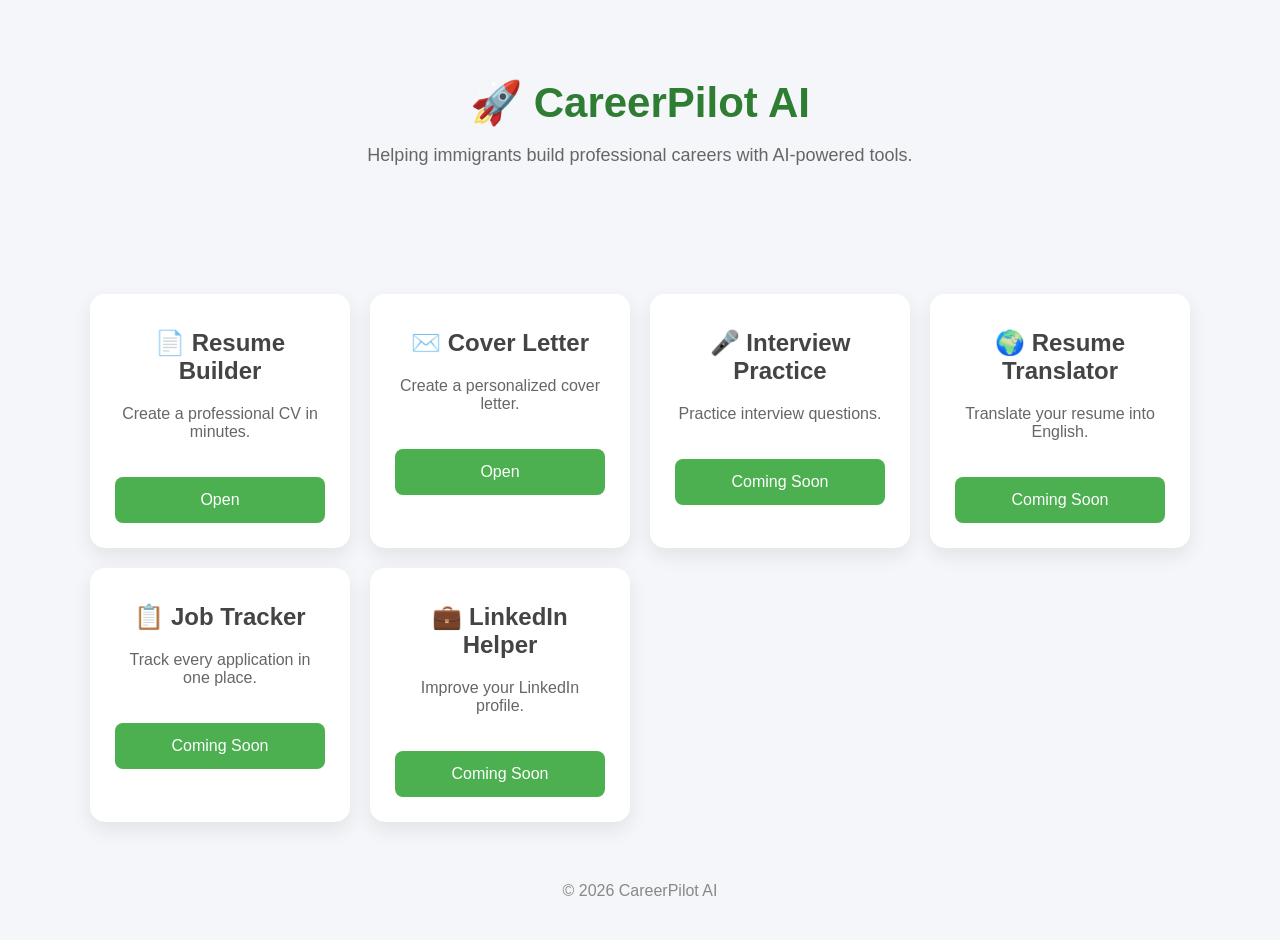
==== index.html @ 0581e889 "Initial CareerPilot AI website" ====
<!DOCTYPE html>
<html lang="en">

<head>
<meta charset="UTF-8">
<meta name="viewport" content="width=device-width, initial-scale=1.0">

<title>CareerPilot AI</title>

<link rel="stylesheet" href="css/style.css">

<style>

.hero{
    text-align:center;
    padding:50px 20px;
}

.hero h1{
    font-size:42px;
    margin-bottom:10px;
}

.hero p{
    color:#666;
    font-size:18px;
}

.dashboard{
    display:grid;
    grid-template-columns:repeat(auto-fit,minmax(250px,1fr));
    gap:20px;
    max-width:1100px;
    margin:40px auto;
    padding:20px;
}

.tool{
    background:white;
    border-radius:15px;
    padding:25px;
    text-align:center;
    box-shadow:0 8px 20px rgba(0,0,0,.08);
    transition:.3s;
}

.tool:hover{
    transform:translateY(-5px);
}

.tool h2{
    margin-top:10px;
}

.tool p{
    color:#666;
}

.tool button{
    margin-top:20px;
    width:100%;
}

footer{
    text-align:center;
    margin:40px;
    color:#888;
}

</style>

</head>

<body>

<div class="hero">

<h1>🚀 CareerPilot AI</h1>

<p>
Helping immigrants build professional careers with AI-powered tools.
</p>

</div>

<div class="dashboard">

<div class="tool">

<h2>📄 Resume Builder</h2>

<p>Create a professional CV in minutes.</p>

<button onclick="window.location.href='pages/resume.html'">
Open
</button>

</div>

<div class="tool">

<h2>✉️ Cover Letter</h2>

<p>Create a personalized cover letter.</p>

<button onclick="window.location.href='pages/cover-letter.html'">
Open
</button>

</div>

<div class="tool">

<h2>🎤 Interview Practice</h2>

<p>Practice interview questions.</p>

<button disabled>
Coming Soon
</button>

</div>

<div class="tool">

<h2>🌍 Resume Translator</h2>

<p>Translate your resume into English.</p>

<button disabled>
Coming Soon
</button>

</div>

<div class="tool">

<h2>📋 Job Tracker</h2>

<p>Track every application in one place.</p>

<button disabled>
Coming Soon
</button>

</div>

<div class="tool">

<h2>💼 LinkedIn Helper</h2>

<p>Improve your LinkedIn profile.</p>

<button disabled>
Coming Soon
</button>

</div>

</div>

<footer>

© 2026 CareerPilot AI

</footer>

</body>

</html>
---- css/style.css ----
/* CareerPilot AI Global Styles */

body{
    margin:0;
    font-family:Arial, Helvetica, sans-serif;
    background:#f4f6f9;
    color:#333;
}

.container{
    width:90%;
    max-width:900px;
    margin:40px auto;
    background:white;
    padding:30px;
    border-radius:12px;
    box-shadow:0 0 20px rgba(0,0,0,.1);
}

.top{
    display:flex;
    justify-content:space-between;
    align-items:center;
    margin-bottom:20px;
}

h1{
    color:#2e7d32;
}

h2{
    color:#444;
}

input,
textarea{
    width:100%;
    padding:12px;
    margin-top:10px;
    margin-bottom:20px;
    font-size:16px;
    border:1px solid #ccc;
    border-radius:8px;
    box-sizing:border-box;
}

textarea{
    min-height:120px;
}

button{
    background:#4CAF50;
    color:white;
    border:none;
    padding:14px 28px;
    font-size:16px;
    border-radius:8px;
    cursor:pointer;
    transition:0.3s;
}

button:hover{
    background:#388e3c;
}

.primary{
    background:#4CAF50;
}

.secondary{
    background:#2196F3;
}

.warning{
    background:#ff9800;
}

.card{
    background:white;
    padding:25px;
    border-radius:12px;
    box-shadow:0 0 15px rgba(0,0,0,.08);
}

footer{
    text-align:center;
    margin-top:40px;
    color:#777;
}
/* ===========================
   Mobile Responsive Design
=========================== */

@media screen and (max-width: 768px){

.container{
    width:95%;
    margin:20px auto;
    padding:20px;
}

.top{
    flex-direction:column;
    gap:15px;
    text-align:center;
}

.hero h1{
    font-size:30px;
}

.hero p{
    font-size:16px;
}

.dashboard{
    grid-template-columns:1fr;
    padding:15px;
}

.tool{
    width:100%;
}

button{
    width:100%;
    margin-top:12px;
}

input,
textarea{
    font-size:16px;
}

}
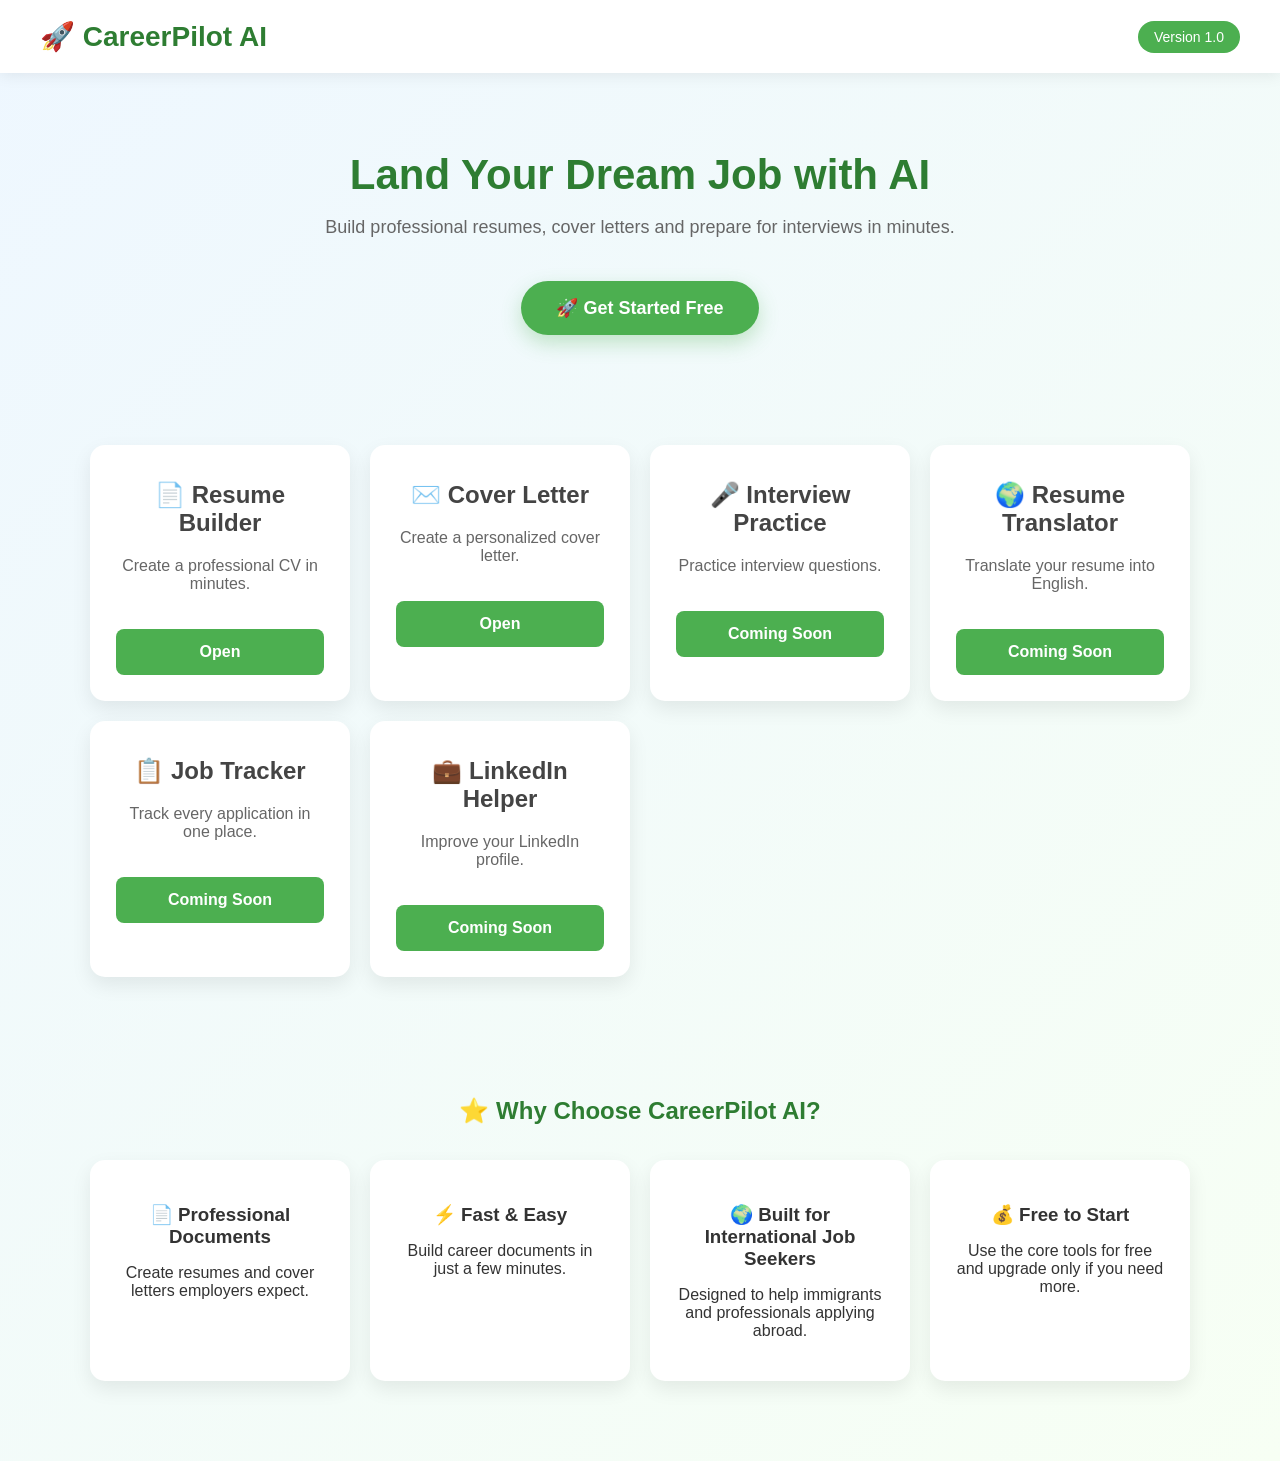
==== commit a745cda4: "Polish homepage layout" ====
--- a/index.html
+++ b/index.html
@@ -73,98 +73,100 @@
 
 <body>
 
+<nav class="navbar">
+
+<div class="logo">
+🚀 CareerPilot AI
+</div>
+
+<div class="version">
+Version 1.0
+</div>
+
+</nav>
+
 <div class="hero">
 
-<h1>🚀 CareerPilot AI</h1>
+<h1>Land Your Dream Job with AI</h1>
 
 <p>
-Helping immigrants build professional careers with AI-powered tools.
+Build professional resumes, cover letters and prepare for interviews in minutes.
 </p>
+<button class="main-button" onclick="window.location.href='pages/resume.html'">
+🚀 Get Started Free
+</button>
+</div>
+
+
 
 </div>
 
 <div class="dashboard">
 
 <div class="tool">
-
 <h2>📄 Resume Builder</h2>
-
 <p>Create a professional CV in minutes.</p>
-
-<button onclick="window.location.href='pages/resume.html'">
-Open
-</button>
-
+<button onclick="window.location.href='pages/resume.html'">Open</button>
 </div>
 
 <div class="tool">
-
 <h2>✉️ Cover Letter</h2>
-
 <p>Create a personalized cover letter.</p>
-
-<button onclick="window.location.href='pages/cover-letter.html'">
-Open
-</button>
-
+<button onclick="window.location.href='pages/cover-letter.html'">Open</button>
 </div>
 
 <div class="tool">
-
 <h2>🎤 Interview Practice</h2>
-
 <p>Practice interview questions.</p>
-
-<button disabled>
-Coming Soon
-</button>
-
+<button disabled>Coming Soon</button>
 </div>
 
 <div class="tool">
-
 <h2>🌍 Resume Translator</h2>
-
 <p>Translate your resume into English.</p>
-
-<button disabled>
-Coming Soon
-</button>
-
+<button disabled>Coming Soon</button>
 </div>
 
 <div class="tool">
-
 <h2>📋 Job Tracker</h2>
-
 <p>Track every application in one place.</p>
-
-<button disabled>
-Coming Soon
-</button>
-
+<button disabled>Coming Soon</button>
 </div>
 
 <div class="tool">
-
 <h2>💼 LinkedIn Helper</h2>
-
 <p>Improve your LinkedIn profile.</p>
-
-<button disabled>
-Coming Soon
-</button>
-
+<button disabled>Coming Soon</button>
 </div>
 
 </div>
 
-<footer>
+<section class="why">
 
-© 2026 CareerPilot AI
+<h2>⭐ Why Choose CareerPilot AI?</h2>
 
-</footer>
+<div class="why-grid">
 
-</body>
+<div class="why-card">
+<h3>📄 Professional Documents</h3>
+<p>Create resumes and cover letters employers expect.</p>
+</div>
 
-</html>+<div class="why-card">
+<h3>⚡ Fast & Easy</h3>
+<p>Build career documents in just a few minutes.</p>
+</div>
+
+<div class="why-card">
+<h3>🌍 Built for International Job Seekers</h3>
+<p>Designed to help immigrants and professionals applying abroad.</p>
+</div>
+
+<div class="why-card">
+<h3>💰 Free to Start</h3>
+<p>Use the core tools for free and upgrade only if you need more.</p>
+</div>
+
+</div>
+
+</section>
--- a/css/style.css
+++ b/css/style.css
@@ -132,4 +132,145 @@
     font-size:16px;
 }
 
+}
+/* =======================
+   Lesson 23
+======================= */
+
+body{
+    background:linear-gradient(135deg,#eef7ff,#f7fff4);
+}
+
+.navbar{
+
+display:flex;
+justify-content:space-between;
+align-items:center;
+
+padding:20px 40px;
+
+background:white;
+
+box-shadow:0 2px 15px rgba(0,0,0,.08);
+
+}
+
+.logo{
+
+font-size:28px;
+
+font-weight:bold;
+
+color:#2e7d32;
+
+}
+
+.version{
+
+background:#4CAF50;
+
+color:white;
+
+padding:8px 16px;
+
+border-radius:20px;
+
+font-size:14px;
+
+}
+
+.hero{
+
+padding:60px 20px;
+
+}
+
+.hero h1{
+
+font-size:48px;
+
+margin-bottom:15px;
+
+}
+
+.tool{
+
+transition:.3s;
+
+border:1px solid transparent;
+
+}
+
+.tool:hover{
+
+transform:translateY(-8px);
+
+border-color:#4CAF50;
+
+box-shadow:0 15px 30px rgba(0,0,0,.15);
+
+}
+
+.tool button{
+
+font-weight:bold;
+
+}
+
+footer{
+
+font-size:15px;
+
+}
+.main-button{
+    margin-top:25px;
+    background:#4CAF50;
+    color:white;
+    border:none;
+    padding:16px 35px;
+    font-size:18px;
+    border-radius:30px;
+    cursor:pointer;
+    font-weight:bold;
+    box-shadow:0 8px 20px rgba(76,175,80,.3);
+}
+
+.main-button:hover{
+    background:#388e3c;
+    transform:translateY(-3px);
+}
+/* ===== Why Choose Section ===== */
+
+.why{
+    max-width:1100px;
+    margin:60px auto;
+    padding:20px;
+    text-align:center;
+}
+
+.why h2{
+    margin-bottom:35px;
+    color:#2e7d32;
+}
+
+.why-grid{
+    display:grid;
+    grid-template-columns:repeat(auto-fit,minmax(240px,1fr));
+    gap:20px;
+}
+
+.why-card{
+    background:white;
+    padding:25px;
+    border-radius:15px;
+    box-shadow:0 8px 20px rgba(0,0,0,.08);
+    transition:0.3s;
+}
+
+.why-card:hover{
+    transform:translateY(-5px);
+}
+
+.why-card h3{
+    margin-bottom:10px;
 }
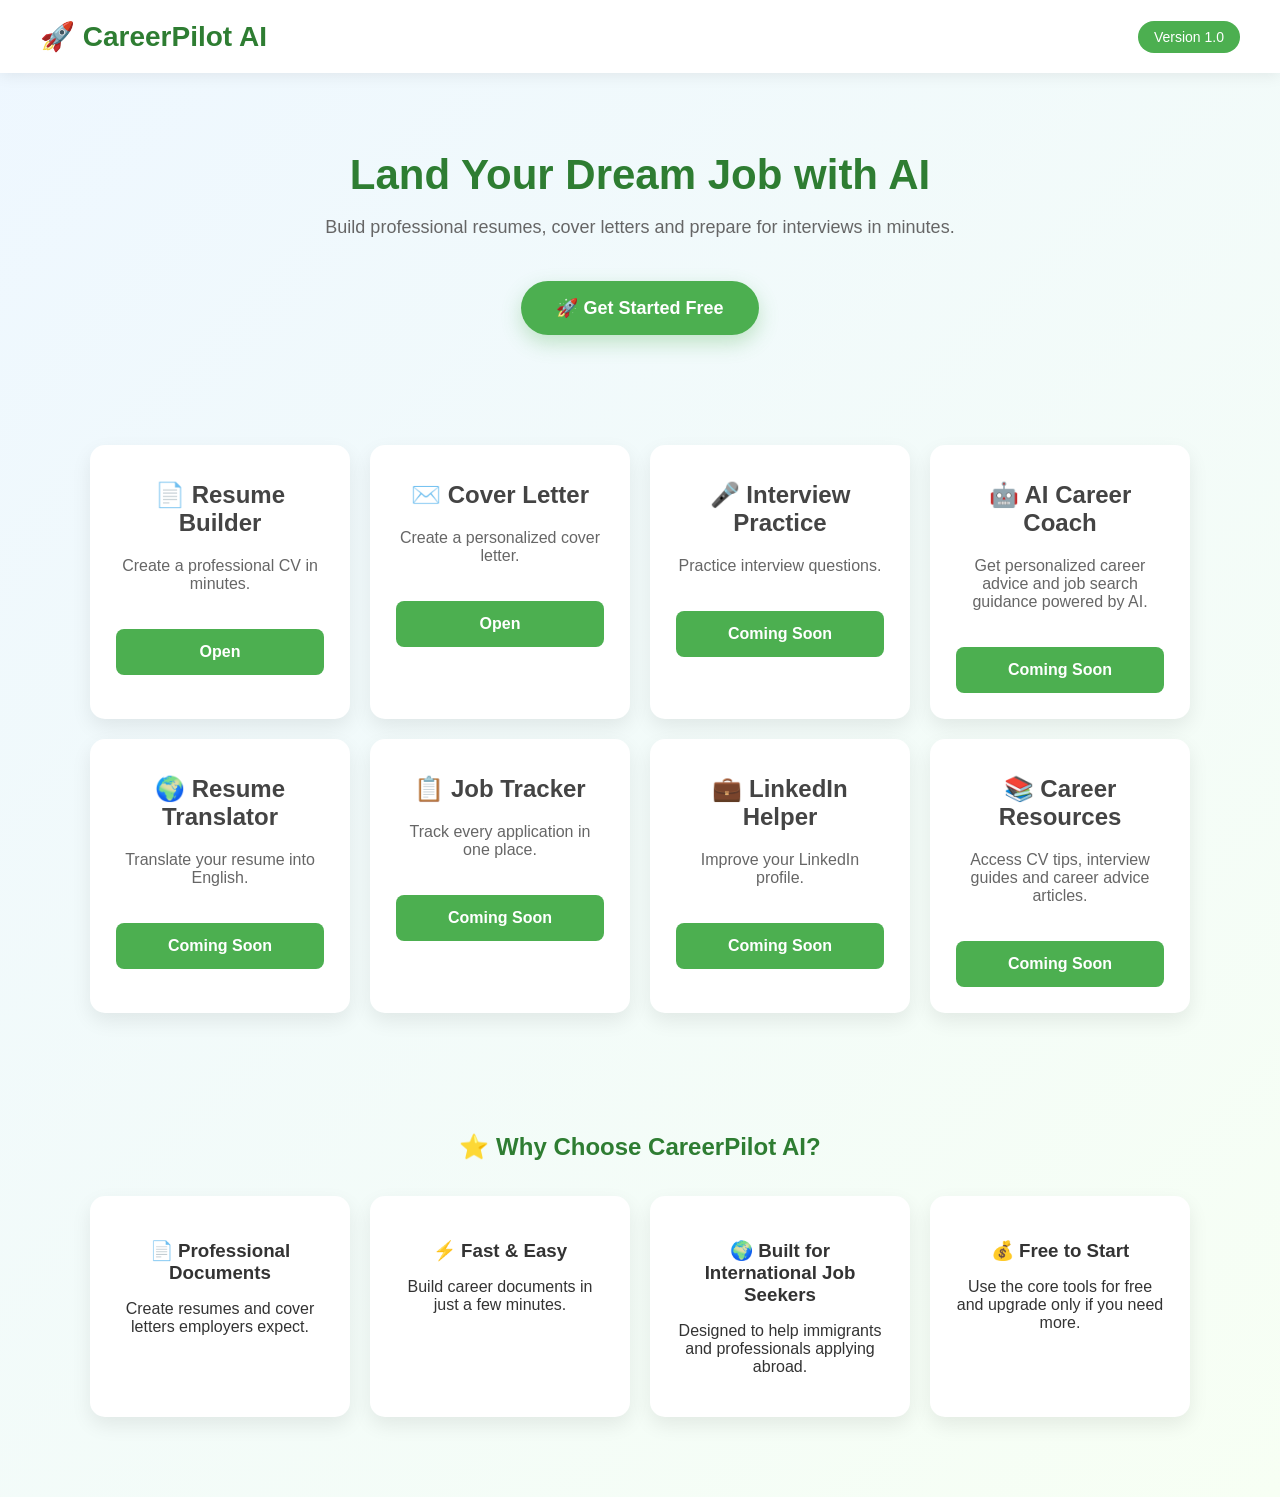
==== commit 26834194: "Add AI Career Coach and Career Resources cards" ====
--- a/index.html
+++ b/index.html
@@ -7,7 +7,7 @@
 
 <title>CareerPilot AI</title>
 
-<link rel="stylesheet" href="css/style.css">
+<link rel="stylesheet" href="./css/style.css?v=2">
 
 <style>
 
@@ -120,7 +120,15 @@
 <p>Practice interview questions.</p>
 <button disabled>Coming Soon</button>
 </div>
+<div class="tool">
+<h2>🤖 AI Career Coach</h2>
 
+<p>
+Get personalized career advice and job search guidance powered by AI.
+</p>
+
+<button disabled>Coming Soon</button>
+</div>
 <div class="tool">
 <h2>🌍 Resume Translator</h2>
 <p>Translate your resume into English.</p>
@@ -139,6 +147,15 @@
 <button disabled>Coming Soon</button>
 </div>
 
+<div class="tool">
+<h2>📚 Career Resources</h2>
+
+<p>
+Access CV tips, interview guides and career advice articles.
+</p>
+
+<button disabled>Coming Soon</button>
+</div>
 </div>
 
 <section class="why">
--- a/css/style.css
+++ b/css/style.css
@@ -114,12 +114,21 @@
 }
 
 .dashboard{
-    grid-template-columns:1fr;
-    padding:15px;
+    display:grid;
+    grid-template-columns:repeat(auto-fit, minmax(280px, 1fr));
+    gap:30px;
+    max-width:1200px;
+    margin:60px auto;
+    padding:0 20px;
 }
 
 .tool{
-    width:100%;
+    background:white;
+    border-radius:20px;
+    padding:30px;
+    text-align:center;
+    box-shadow:0 10px 25px rgba(0,0,0,.08);
+    transition:.3s;
 }
 
 button{
